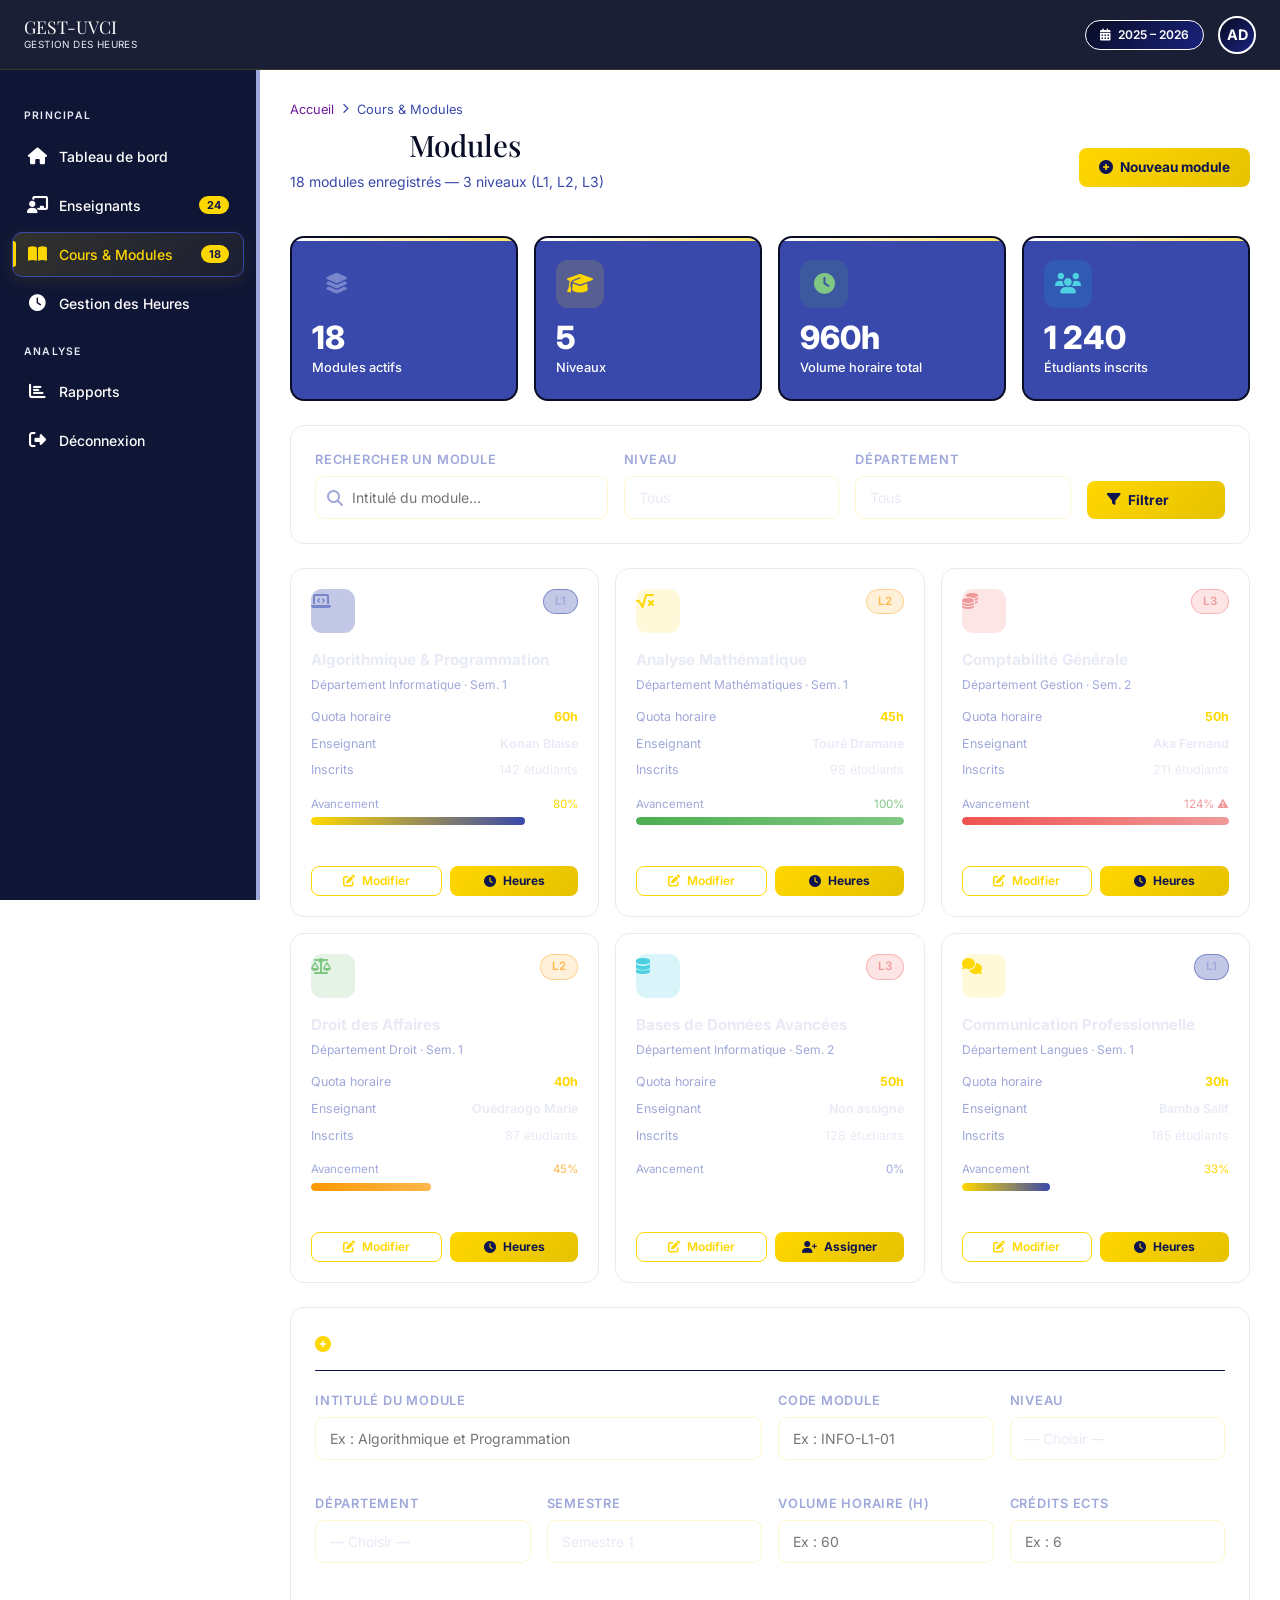
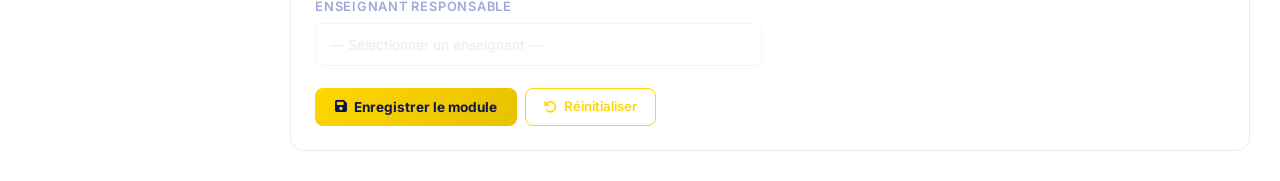
==== cours.html @ 8940f6db "mon application de gestion des heures" ====
<!DOCTYPE html>
<html lang="fr">
<head>
  <meta charset="UTF-8" />
  <meta name="viewport" content="width=device-width, initial-scale=1.0" />
  <title>GEST-UVCI — Cours &amp; Modules</title>
  <meta name="description" content="Gestion des cours et modules de l'UVCI — affectations et charges horaires." />
  <link rel="stylesheet" href="https://cdn.jsdelivr.net/npm/bootstrap@5.3.3/dist/css/bootstrap.min.css" />
  <link rel="stylesheet" href="https://cdnjs.cloudflare.com/ajax/libs/font-awesome/6.5.0/css/all.min.css" />
  <link rel="stylesheet" href="style.css" />
</head>
<body>

  <!-- ===== TOPBAR ===== -->
  <header class="topbar">
    <a href="index.html" class="topbar-brand">
      <div>
        <div class="brand-name">GEST-UVCI</div>
        <div class="brand-sub">Gestion des Heures</div>
      </div>
    </a>
    <div class="topbar-right">
      <span class="topbar-badge"><i class="fa fa-calendar-alt me-1"></i> 2025 – 2026</span>
      <div class="avatar-top">AD</div>
    </div>
  </header>

  <!-- ===== SIDEBAR ===== -->
  <aside class="sidebar">
    <span class="sidebar-section-label">Principal</span>
    <a href="index.html" class="nav-link-side"><i class="fa fa-home"></i> Tableau de bord</a>
    <a href="enseignants.html" class="nav-link-side"><i class="fa fa-chalkboard-teacher"></i> Enseignants <span class="sidebar-badge">24</span></a>
    <a href="cours.html" class="nav-link-side active"><i class="fa fa-book-open"></i> Cours &amp; Modules <span class="sidebar-badge">18</span></a>
    <a href="heures.html" class="nav-link-side"><i class="fa fa-clock"></i> Gestion des Heures</a>
    <span class="sidebar-section-label">Analyse</span>
    <a href="rapport.html" class="nav-link-side"><i class="fa fa-chart-bar"></i> Rapports</a>
    <a href="#" class="nav-link-side"><i class="fa fa-sign-out-alt"></i> Déconnexion</a>
  </aside>

  <!-- ===== MAIN ===== -->
  <main class="main-content">

    <div class="page-header fade-in">
      <div class="breadcrumb-custom">
        <a href="index.html">Accueil</a>
        <i class="fa fa-chevron-right"></i>
        <span>Cours &amp; Modules</span>
      </div>
      <div class="d-flex align-items-center justify-content-between flex-wrap gap-2">
        <div>
          <h1 class="page-title">Cours &amp; <span>Modules</span></h1>
          <p class="page-subtitle">18 modules enregistrés — 3 niveaux (L1, L2, L3)</p>
        </div>
        <a href="#form-cours" class="btn-gold"><i class="fa fa-plus-circle"></i> Nouveau module</a>
      </div>
    </div>

    <!-- Stats mini -->
    <div class="row g-3 mb-4 fade-in-1">
      <div class="col-6 col-md-3">
        <div class="stat-card h-100">
          <div class="stat-icon icon-blue"><i class="fa fa-layer-group"></i></div>
          <div class="stat-value">18</div>
          <div class="stat-label">Modules actifs</div>
        </div>
      </div>
      <div class="col-6 col-md-3">
        <div class="stat-card h-100">
          <div class="stat-icon icon-gold"><i class="fa fa-graduation-cap"></i></div>
          <div class="stat-value">5</div>
          <div class="stat-label">Niveaux</div>
        </div>
      </div>
      <div class="col-6 col-md-3">
        <div class="stat-card h-100">
          <div class="stat-icon icon-green"><i class="fa fa-clock"></i></div>
          <div class="stat-value">960h</div>
          <div class="stat-label">Volume horaire total</div>
        </div>
      </div>
      <div class="col-6 col-md-3">
        <div class="stat-card h-100">
          <div class="stat-icon icon-cyan"><i class="fa fa-users"></i></div>
          <div class="stat-value">1 240</div>
          <div class="stat-label">Étudiants inscrits</div>
        </div>
      </div>
    </div>

    <!-- Filtres -->
    <div class="glass-card mb-4 fade-in-2">
      <div class="row g-3 align-items-end">
        <div class="col-12 col-md-4">
          <label class="form-label-custom">Rechercher un module</label>
          <div style="position:relative;">
            <i class="fa fa-search" style="position:absolute;left:12px;top:50%;transform:translateY(-50%);color:var(--text-muted);"></i>
            <input type="text" class="form-control-custom" placeholder="Intitulé du module…" style="padding-left:36px;" />
          </div>
        </div>
        <div class="col-6 col-md-3">
          <label class="form-label-custom">Niveau</label>
          <select class="form-control-custom">
            <option>Tous</option>
            <option>Licence 1 (L1)</option>
            <option>Licence 2 (L2)</option>
            <option>Licence 3 (L3)</option>
            <option>Master 1 (M1)</option>
            <option>Master 2 (M2)</option>
          </select>
        </div>
        <div class="col-6 col-md-3">
          <label class="form-label-custom">Département</label>
          <select class="form-control-custom">
            <option>Tous</option>
            <option>Informatique</option>
            <option>Mathématiques</option>
            <option>Gestion</option>
            <option>Droit</option>
          </select>
        </div>
        <div class="col-12 col-md-2">
          <button class="btn-gold w-100"><i class="fa fa-filter"></i> Filtrer</button>
        </div>
      </div>
    </div>

    <!-- Cartes Modules -->
    <div class="row g-3 mb-4 fade-in-3">

      <!-- Module 1 -->
      <div class="col-12 col-sm-6 col-lg-4">
        <div class="glass-card h-100" style="padding:20px;">
          <div class="d-flex align-items-start justify-content-between mb-3">
            <div class="stat-icon icon-blue" style="width:44px;height:44px;border-radius:11px;flex-shrink:0;"><i class="fa fa-laptop-code"></i></div>
            <span class="badge-blue">L1</span>
          </div>
          <div style="font-weight:700;font-size:0.95rem;margin-bottom:4px;">Algorithmique &amp; Programmation</div>
          <div style="font-size:0.75rem;color:var(--text-muted);margin-bottom:14px;">Département Informatique · Sem. 1</div>
          <div class="d-flex justify-content-between mb-2" style="font-size:0.78rem;">
            <span style="color:var(--text-muted);">Quota horaire</span>
            <span style="color:var(--accent);font-weight:700;">60h</span>
          </div>
          <div class="d-flex justify-content-between mb-2" style="font-size:0.78rem;">
            <span style="color:var(--text-muted);">Enseignant</span>
            <span style="font-weight:600;">Konan Blaise</span>
          </div>
          <div class="d-flex justify-content-between mb-3" style="font-size:0.78rem;">
            <span style="color:var(--text-muted);">Inscrits</span>
            <span>142 étudiants</span>
          </div>
          <div style="margin-bottom:6px;">
            <div class="d-flex justify-content-between" style="font-size:0.72rem;margin-bottom:4px;">
              <span style="color:var(--text-muted);">Avancement</span>
              <span style="color:var(--accent);">80%</span>
            </div>
            <div class="progress-custom"><div class="progress-fill" style="width:80%"></div></div>
          </div>
          <hr class="divider-gold" />
          <div class="d-flex gap-2">
            <a href="#" class="btn-outline-gold" style="font-size:0.75rem;padding:5px 12px;flex:1;justify-content:center;"><i class="fa fa-edit"></i> Modifier</a>
            <a href="heures.html" class="btn-gold" style="font-size:0.75rem;padding:5px 12px;flex:1;justify-content:center;"><i class="fa fa-clock"></i> Heures</a>
          </div>
        </div>
      </div>

      <!-- Module 2 -->
      <div class="col-12 col-sm-6 col-lg-4">
        <div class="glass-card h-100" style="padding:20px;">
          <div class="d-flex align-items-start justify-content-between mb-3">
            <div class="stat-icon icon-gold" style="width:44px;height:44px;border-radius:11px;flex-shrink:0;"><i class="fa fa-square-root-alt"></i></div>
            <span class="badge-orange">L2</span>
          </div>
          <div style="font-weight:700;font-size:0.95rem;margin-bottom:4px;">Analyse Mathématique</div>
          <div style="font-size:0.75rem;color:var(--text-muted);margin-bottom:14px;">Département Mathématiques · Sem. 1</div>
          <div class="d-flex justify-content-between mb-2" style="font-size:0.78rem;">
            <span style="color:var(--text-muted);">Quota horaire</span>
            <span style="color:var(--accent);font-weight:700;">45h</span>
          </div>
          <div class="d-flex justify-content-between mb-2" style="font-size:0.78rem;">
            <span style="color:var(--text-muted);">Enseignant</span>
            <span style="font-weight:600;">Touré Dramane</span>
          </div>
          <div class="d-flex justify-content-between mb-3" style="font-size:0.78rem;">
            <span style="color:var(--text-muted);">Inscrits</span>
            <span>98 étudiants</span>
          </div>
          <div style="margin-bottom:6px;">
            <div class="d-flex justify-content-between" style="font-size:0.72rem;margin-bottom:4px;">
              <span style="color:var(--text-muted);">Avancement</span>
              <span style="color:#81c784;">100%</span>
            </div>
            <div class="progress-custom"><div class="progress-fill green" style="width:100%"></div></div>
          </div>
          <hr class="divider-gold" />
          <div class="d-flex gap-2">
            <a href="#" class="btn-outline-gold" style="font-size:0.75rem;padding:5px 12px;flex:1;justify-content:center;"><i class="fa fa-edit"></i> Modifier</a>
            <a href="heures.html" class="btn-gold" style="font-size:0.75rem;padding:5px 12px;flex:1;justify-content:center;"><i class="fa fa-clock"></i> Heures</a>
          </div>
        </div>
      </div>

      <!-- Module 3 -->
      <div class="col-12 col-sm-6 col-lg-4">
        <div class="glass-card h-100" style="padding:20px;">
          <div class="d-flex align-items-start justify-content-between mb-3">
            <div class="stat-icon icon-red" style="width:44px;height:44px;border-radius:11px;flex-shrink:0;"><i class="fa fa-coins"></i></div>
            <span class="badge-red">L3</span>
          </div>
          <div style="font-weight:700;font-size:0.95rem;margin-bottom:4px;">Comptabilité Générale</div>
          <div style="font-size:0.75rem;color:var(--text-muted);margin-bottom:14px;">Département Gestion · Sem. 2</div>
          <div class="d-flex justify-content-between mb-2" style="font-size:0.78rem;">
            <span style="color:var(--text-muted);">Quota horaire</span>
            <span style="color:var(--accent);font-weight:700;">50h</span>
          </div>
          <div class="d-flex justify-content-between mb-2" style="font-size:0.78rem;">
            <span style="color:var(--text-muted);">Enseignant</span>
            <span style="font-weight:600;">Aka Fernand</span>
          </div>
          <div class="d-flex justify-content-between mb-3" style="font-size:0.78rem;">
            <span style="color:var(--text-muted);">Inscrits</span>
            <span>211 étudiants</span>
          </div>
          <div style="margin-bottom:6px;">
            <div class="d-flex justify-content-between" style="font-size:0.72rem;margin-bottom:4px;">
              <span style="color:var(--text-muted);">Avancement</span>
              <span style="color:#ef9a9a;">124% ⚠</span>
            </div>
            <div class="progress-custom"><div class="progress-fill red" style="width:100%"></div></div>
          </div>
          <hr class="divider-gold" />
          <div class="d-flex gap-2">
            <a href="#" class="btn-outline-gold" style="font-size:0.75rem;padding:5px 12px;flex:1;justify-content:center;"><i class="fa fa-edit"></i> Modifier</a>
            <a href="heures.html" class="btn-gold" style="font-size:0.75rem;padding:5px 12px;flex:1;justify-content:center;"><i class="fa fa-clock"></i> Heures</a>
          </div>
        </div>
      </div>

      <!-- Module 4 -->
      <div class="col-12 col-sm-6 col-lg-4">
        <div class="glass-card h-100" style="padding:20px;">
          <div class="d-flex align-items-start justify-content-between mb-3">
            <div class="stat-icon icon-green" style="width:44px;height:44px;border-radius:11px;flex-shrink:0;"><i class="fa fa-balance-scale"></i></div>
            <span class="badge-orange">L2</span>
          </div>
          <div style="font-weight:700;font-size:0.95rem;margin-bottom:4px;">Droit des Affaires</div>
          <div style="font-size:0.75rem;color:var(--text-muted);margin-bottom:14px;">Département Droit · Sem. 1</div>
          <div class="d-flex justify-content-between mb-2" style="font-size:0.78rem;">
            <span style="color:var(--text-muted);">Quota horaire</span>
            <span style="color:var(--accent);font-weight:700;">40h</span>
          </div>
          <div class="d-flex justify-content-between mb-2" style="font-size:0.78rem;">
            <span style="color:var(--text-muted);">Enseignant</span>
            <span style="font-weight:600;">Ouédraogo Marie</span>
          </div>
          <div class="d-flex justify-content-between mb-3" style="font-size:0.78rem;">
            <span style="color:var(--text-muted);">Inscrits</span>
            <span>87 étudiants</span>
          </div>
          <div style="margin-bottom:6px;">
            <div class="d-flex justify-content-between" style="font-size:0.72rem;margin-bottom:4px;">
              <span style="color:var(--text-muted);">Avancement</span>
              <span style="color:#ffb74d;">45%</span>
            </div>
            <div class="progress-custom"><div class="progress-fill orange" style="width:45%"></div></div>
          </div>
          <hr class="divider-gold" />
          <div class="d-flex gap-2">
            <a href="#" class="btn-outline-gold" style="font-size:0.75rem;padding:5px 12px;flex:1;justify-content:center;"><i class="fa fa-edit"></i> Modifier</a>
            <a href="heures.html" class="btn-gold" style="font-size:0.75rem;padding:5px 12px;flex:1;justify-content:center;"><i class="fa fa-clock"></i> Heures</a>
          </div>
        </div>
      </div>

      <!-- Module 5 -->
      <div class="col-12 col-sm-6 col-lg-4">
        <div class="glass-card h-100" style="padding:20px;">
          <div class="d-flex align-items-start justify-content-between mb-3">
            <div class="stat-icon icon-cyan" style="width:44px;height:44px;border-radius:11px;flex-shrink:0;"><i class="fa fa-database"></i></div>
            <span class="badge-red">L3</span>
          </div>
          <div style="font-weight:700;font-size:0.95rem;margin-bottom:4px;">Bases de Données Avancées</div>
          <div style="font-size:0.75rem;color:var(--text-muted);margin-bottom:14px;">Département Informatique · Sem. 2</div>
          <div class="d-flex justify-content-between mb-2" style="font-size:0.78rem;">
            <span style="color:var(--text-muted);">Quota horaire</span>
            <span style="color:var(--accent);font-weight:700;">50h</span>
          </div>
          <div class="d-flex justify-content-between mb-2" style="font-size:0.78rem;">
            <span style="color:var(--text-muted);">Enseignant</span>
            <span style="font-weight:600;">Non assigné</span>
          </div>
          <div class="d-flex justify-content-between mb-3" style="font-size:0.78rem;">
            <span style="color:var(--text-muted);">Inscrits</span>
            <span>128 étudiants</span>
          </div>
          <div style="margin-bottom:6px;">
            <div class="d-flex justify-content-between" style="font-size:0.72rem;margin-bottom:4px;">
              <span style="color:var(--text-muted);">Avancement</span>
              <span style="color:var(--text-muted);">0%</span>
            </div>
            <div class="progress-custom"><div class="progress-fill" style="width:0%"></div></div>
          </div>
          <hr class="divider-gold" />
          <div class="d-flex gap-2">
            <a href="#" class="btn-outline-gold" style="font-size:0.75rem;padding:5px 12px;flex:1;justify-content:center;"><i class="fa fa-edit"></i> Modifier</a>
            <a href="enseignants.html" class="btn-gold" style="font-size:0.75rem;padding:5px 12px;flex:1;justify-content:center;"><i class="fa fa-user-plus"></i> Assigner</a>
          </div>
        </div>
      </div>

      <!-- Module 6 -->
      <div class="col-12 col-sm-6 col-lg-4">
        <div class="glass-card h-100" style="padding:20px;">
          <div class="d-flex align-items-start justify-content-between mb-3">
            <div class="stat-icon icon-gold" style="width:44px;height:44px;border-radius:11px;flex-shrink:0;"><i class="fa fa-comments"></i></div>
            <span class="badge-blue">L1</span>
          </div>
          <div style="font-weight:700;font-size:0.95rem;margin-bottom:4px;">Communication Professionnelle</div>
          <div style="font-size:0.75rem;color:var(--text-muted);margin-bottom:14px;">Département Langues · Sem. 1</div>
          <div class="d-flex justify-content-between mb-2" style="font-size:0.78rem;">
            <span style="color:var(--text-muted);">Quota horaire</span>
            <span style="color:var(--accent);font-weight:700;">30h</span>
          </div>
          <div class="d-flex justify-content-between mb-2" style="font-size:0.78rem;">
            <span style="color:var(--text-muted);">Enseignant</span>
            <span style="font-weight:600;">Bamba Salif</span>
          </div>
          <div class="d-flex justify-content-between mb-3" style="font-size:0.78rem;">
            <span style="color:var(--text-muted);">Inscrits</span>
            <span>185 étudiants</span>
          </div>
          <div style="margin-bottom:6px;">
            <div class="d-flex justify-content-between" style="font-size:0.72rem;margin-bottom:4px;">
              <span style="color:var(--text-muted);">Avancement</span>
              <span style="color:var(--accent);">33%</span>
            </div>
            <div class="progress-custom"><div class="progress-fill" style="width:33%"></div></div>
          </div>
          <hr class="divider-gold" />
          <div class="d-flex gap-2">
            <a href="#" class="btn-outline-gold" style="font-size:0.75rem;padding:5px 12px;flex:1;justify-content:center;"><i class="fa fa-edit"></i> Modifier</a>
            <a href="heures.html" class="btn-gold" style="font-size:0.75rem;padding:5px 12px;flex:1;justify-content:center;"><i class="fa fa-clock"></i> Heures</a>
          </div>
        </div>
      </div>

    </div>

    <!-- Formulaire Nouveau Module -->
    <div class="glass-card fade-in-4" id="form-cours">
      <div class="card-header-custom">
        <div class="card-title-custom"><i class="fa fa-plus-circle"></i> Ajouter un Nouveau Module</div>
      </div>
      <form action="#" method="post">
        <div class="row g-3">
          <div class="col-12 col-md-6">
            <div class="form-group">
              <label class="form-label-custom" for="mod-intitule">Intitulé du module</label>
              <input type="text" id="mod-intitule" name="intitule" class="form-control-custom" placeholder="Ex : Algorithmique et Programmation" required />
            </div>
          </div>
          <div class="col-12 col-md-3">
            <div class="form-group">
              <label class="form-label-custom" for="mod-code">Code module</label>
              <input type="text" id="mod-code" name="code" class="form-control-custom" placeholder="Ex : INFO-L1-01" />
            </div>
          </div>
          <div class="col-12 col-md-3">
            <div class="form-group">
              <label class="form-label-custom" for="mod-niveau">Niveau</label>
              <select id="mod-niveau" name="niveau" class="form-control-custom">
                <option value="">— Choisir —</option>
                <option>Licence 1 (L1)</option>
                <option>Licence 2 (L2)</option>
                <option>Licence 3 (L3)</option>
                <option>Master 1 (M1)</option>
                <option>Master 2 (M2)</option>
              </select>
            </div>
          </div>
          <div class="col-12 col-md-3">
            <div class="form-group">
              <label class="form-label-custom" for="mod-dept">Département</label>
              <select id="mod-dept" name="departement" class="form-control-custom">
                <option value="">— Choisir —</option>
                <option>Informatique</option>
                <option>Mathématiques</option>
                <option>Gestion</option>
                <option>Droit</option>
                <option>Langues</option>
              </select>
            </div>
          </div>
          <div class="col-12 col-md-3">
            <div class="form-group">
              <label class="form-label-custom" for="mod-semestre">Semestre</label>
              <select id="mod-semestre" name="semestre" class="form-control-custom">
                <option>Semestre 1</option>
                <option>Semestre 2</option>
                <option>Semestre 3</option>
                <option>Semestre 4</option>
                <option>Semestre 5</option>
                <option>Semestre 6</option>
              </select>
            </div>
          </div>
          <div class="col-12 col-md-3">
            <div class="form-group">
              <label class="form-label-custom" for="mod-quota">Volume horaire (h)</label>
              <input type="number" id="mod-quota" name="quota" class="form-control-custom" placeholder="Ex : 60" min="0" />
            </div>
          </div>
          <div class="col-12 col-md-3">
            <div class="form-group">
              <label class="form-label-custom" for="mod-credits">Crédits ECTS</label>
              <input type="number" id="mod-credits" name="credits" class="form-control-custom" placeholder="Ex : 6" min="0" max="30" />
            </div>
          </div>
          <div class="col-12 col-md-6">
            <div class="form-group">
              <label class="form-label-custom" for="mod-enseignant">Enseignant responsable</label>
              <select id="mod-enseignant" name="enseignant" class="form-control-custom">
                <option value="">— Sélectionner un enseignant —</option>
                <option>Konan Blaise</option>
                <option>Touré Dramane</option>
                <option>Aka Fernand</option>
                <option>Ouédraogo Marie</option>
                <option>Bamba Salif</option>
              </select>
            </div>
          </div>
          <div class="col-12 d-flex gap-2 mt-1">
            <button type="submit" class="btn-gold"><i class="fa fa-save"></i> Enregistrer le module</button>
            <button type="reset" class="btn-outline-gold"><i class="fa fa-undo"></i> Réinitialiser</button>
          </div>
        </div>
      </form>
    </div>

  </main>

</body>
</html>
---- style.css ----
/* =============================================
   GEST-UVCI — Application de Gestion des Heures
   Palette : Bleu Marine + Or | Glassmorphism
   ============================================= */

@import url('https://fonts.googleapis.com/css2?family=Inter:wght@300;400;500;600;700;800&family=Playfair+Display:wght@700&display=swap');

/* ---- Variables ---- */
:root {
  --primary:      #1a237e;
  --primary-dark: #0d1450;
  --primary-light:#3949ab;
  --accent:       #ffd700;
  --accent-light: #ffe566;
  --bg:           #080c24;
  --vert:         #1b5e20;
  --blanc:        #ffffff;
  --bg2:          #0f1535;
  --card-bg:      rgba(255,255,255,0.04);
  --card-border:  rgba(255,215,0,0.15);
  --text:         #e8eaf6;
  --text-muted:   #9fa8da;
  --violet:       #6A1B9A;
  --sidebar-w:    260px;
  --nav-h:        70px;
  --radius:       14px;
  --shadow:       0 8px 32px rgba(0,0,0,0.4);
  --glow:         0 0 20px rgba(255,215,0,0.25);
  --transition:   0.3s ease;
}

/* ---- Reset ---- */
*, *::before, *::after { box-sizing: border-box; margin: 0; padding: 0; }

html { scroll-behavior: smooth; }

body {
  font-family: 'Inter', sans-serif;
  background: var(--blanc);
  color: var(--text);
  min-height: 100vh;
  overflow-x: hidden;
}

/* ========== TOPBAR ========== */
.topbar {
  position: fixed;
  top: 0; left: 0; right: 0;
  height: var(--nav-h);
  background: rgba(8,12,36,0.92);
  backdrop-filter: blur(20px);
  border-bottom: 1px solid var(--card-border);
  z-index: 1050;
  display: flex;
  align-items: center;
  padding: 0 24px;
  gap: 16px;
}

.topbar-brand {
  display: flex;
  align-items: center;
  gap: 12px;
  text-decoration: none;
}

.topbar-brand img {
  width: 42px;
  height: 42px;
  border-radius: 50%;
  border: 2px solid var(--primary);
  object-fit: cover;
}

.topbar-brand .brand-name {
  font-family: 'Playfair Display', serif;
  font-size: 1.1rem;
  color: var(--blanc);
  line-height: 1.1;
}

.topbar-brand .brand-sub {
  font-size: 0.62rem;
  color:var(--text);
  letter-spacing: 0.04em;
  text-transform: uppercase;
}

.topbar-right {
  margin-left: auto;
  display: flex;
  align-items: center;
  gap: 14px;
}

.topbar-badge {
  background: linear-gradient(135deg, var(--bg), var(--primary));
  color: var(--blanc);
  border-radius: 50px;
  padding: 5px 14px;
  font-size: 0.75rem;
  font-weight: 600;
  border: 1px solid var(--blanc);
  white-space: nowrap;
}

.avatar-top {
  width: 38px;
  height: 38px;
  border-radius: 50%;
  background: linear-gradient(135deg, var(--bg), var(--primary));
  display: flex;
  align-items: center;
  justify-content: center;
  font-weight: 700;
  font-size: 0.9rem;
  color: var(--blanc);
  border: 2px solid var(--blanc);
  flex-shrink: 0;
}

/* ========== SIDEBAR ========== */
.sidebar {
  position: fixed;
  top: var(--nav-h);
  left: 0;
  width: var(--sidebar-w);
  height: calc(100vh - var(--nav-h));
  background:var(--bg2);
  backdrop-filter: blur(24px);
  border-right: 4px solid var(--text-muted);
  overflow-y: auto;
  z-index: 1000;
  padding: 24px 12px;
  display: flex;
  flex-direction: column;
  gap: 4px;
}

.sidebar::-webkit-scrollbar { width: 4px; }
.sidebar::-webkit-scrollbar-thumb { background: var(--primary); border-radius: 4px; }

.sidebar-section-label {
  font-size: 0.65rem;
  text-transform: uppercase;
  letter-spacing: 0.12em;
  color: var(--text);
  padding: 14px 12px 6px;
  font-weight: 600;
}

.nav-link-side {
  display: flex;
  align-items: center;
  gap: 12px;
  padding: 11px 14px;
  border-radius: 10px;
  color: var(--blanc);
  text-decoration: none;
  font-size: 0.875rem;
  font-weight: 500;
  transition: all var(--transition);
  border: 1px solid transparent;
  position: relative;
}

.nav-link-side i {
  font-size: 1.05rem;
  width: 20px;
  text-align: center;
  flex-shrink: 0;
}

.nav-link-side:hover {
  background:var(--text-muted);
  color: var(--accent);
  border-color: var(--primary-light);
  transform: translateX(4px);
}

.nav-link-side.active {
  background: linear-gradient(135deg, rgba(255,215,0,0.15), rgba(255,215,0,0.05));
  color: var(--accent);
  border-color:var(--primary-light);
  box-shadow: 0 4px 16px rgba(255,215,0,0.1);
}

.nav-link-side.active::before {
  content: '';
  position: absolute;
  left: 0; top: 20%; bottom: 20%;
  width: 3px;
  background: var(--accent);
  border-radius: 0 3px 3px 0;
}

.sidebar-badge {
  margin-left: auto;
  background: var(--accent);
  color: var(--primary-dark);
  border-radius: 50px;
  padding: 1px 8px;
  font-size: 0.68rem;
  font-weight: 700;
}

/* ========== MAIN CONTENT ========== */
.main-content {
  margin-left: var(--sidebar-w);
  margin-top: var(--nav-h);
  padding: 30px;
  min-height: calc(100vh - var(--nav-h));
}

/* ========== PAGE HEADER ========== */
.page-header {
  margin-bottom: 28px;
}

.page-title {
  font-family: 'Playfair Display', serif;
  font-size: 1.85rem;
  color: #fff;
  line-height: 1.2;
}

.page-title span {
  color: var(--bg);
}

.page-subtitle {
  color: var(--primary-light);
  font-size: 0.875rem;
  margin-top: 4px;
}

.breadcrumb-custom {
  display: flex;
  align-items: center;
  gap: 8px;
  font-size: 0.8rem;
  color: var(--primary-light);
  margin-bottom: 8px;
}

.breadcrumb-custom a {
  color: var(--violet);
  text-decoration: none;
}

.breadcrumb-custom i { font-size: 0.65rem; }

/* ========== STAT CARDS ========== */
.stat-card {
  background: var(--primary-light);
  backdrop-filter: blur(16px);
  border: 2px solid var(--bg);
  border-radius: var(--radius);
  padding: 22px 20px;
  transition: all var(--transition);
  position: relative;
  overflow: hidden;
  display: flex;
  flex-direction: column;
  justify-content: flex-start;
  height: 100%;
}

.stat-card::before {
  content: '';
  position: absolute;
  top: 0; left: 0; right: 0;
  height: 3px;
  background: linear-gradient(90deg, var(--blanc), var(--accent-light));
}

.stat-card:hover {
  transform: translateY(-4px);
  box-shadow: var(--glow);
  border-color: var(--blanc);
}

.stat-card .stat-icon {
  width: 48px;
  height: 48px;
  border-radius: 12px;
  display: flex;
  align-items: center;
  justify-content: center;
  font-size: 1.3rem;
  margin-bottom: 14px;
}

.stat-card .stat-value {
  font-size: 2rem;
  font-weight: 800;
  color:var(--blanc);
  line-height: 1;
  margin-bottom: 4px;
}

.stat-card .stat-label {
  font-size: 0.8rem;
  color: var(--blanc);
  font-weight: 500;
}

.stat-card .stat-delta {
  font-size: 0.75rem;
  font-weight: 600;
  margin-top: 8px;
}

.stat-delta.up { color: #4caf50; }
.stat-delta.down { color: #ef5350; }

/* Icon color variants */
.icon-gold  { background: rgba(255,215,0,0.15); color: var(--accent); }
.icon-blue  { background: rgba(57,73,171,0.3);  color: #7986cb; }
.icon-green { background: rgba(76,175,80,0.15); color: #81c784; }
.icon-red   { background: rgba(239,83,80,0.15); color: #ef9a9a; }
.icon-cyan  { background: rgba(0,188,212,0.15); color: #4dd0e1; }

/* ========== GLASS CARD ========== */
.glass-card {
  background: var(--card-bg);
  backdrop-filter: blur(16px);
  border: 1px solid var(--text);
  border-radius: var(--radius);
  padding: 24px;
  transition: all var(--transition);
}

.glass-card:hover {
  border-color:var(--primary-light);
}

.card-header-custom {
  display: flex;
  align-items: center;
  justify-content: space-between;
  margin-bottom: 20px;
  padding-bottom: 14px;
  border-bottom: 1px solid var(--primary-dark);
}

.card-title-custom {
  font-size: 1rem;
  font-weight: 700;
  color: #fff;
  display: flex;
  align-items: center;
  gap: 8px;
}

.card-title-custom i { color: var(--accent); }

/* ========== TABLE ========== */
.table-glass {
  width: 100%;
  border-collapse: separate;
  border-spacing: 0 6px;
  font-size: 0.855rem;
}

.table-glass thead th {
  color: var(--accent);
  font-weight: 600;
  font-size: 0.75rem;
  text-transform: uppercase;
  letter-spacing: 0.08em;
  padding: 10px 14px;
  border-bottom: 1px solid rgba(255,215,0,0.2);
  white-space: nowrap;
}

.table-glass tbody tr {
  background: rgba(255,255,255,0.035);
  border-radius: 8px;
  transition: all var(--transition);
  cursor: default;
}

.table-glass tbody tr:hover {
  background: rgba(255,215,0,0.07);
}

.table-glass tbody td {
  padding: 12px 14px;
  color: var(--text);
  vertical-align: middle;
  border-top: 1px solid rgba(255,255,255,0.04);
  border-bottom: 1px solid rgba(255,255,255,0.04);
}

.table-glass tbody td:first-child {
  border-left: 1px solid rgba(255,255,255,0.04);
  border-radius: 8px 0 0 8px;
}

.table-glass tbody td:last-child {
  border-right: 1px solid rgba(255,255,255,0.04);
  border-radius: 0 8px 8px 0;
}

/* ========== BADGES ========== */
.badge-gold {
  background: rgba(255,215,0,0.15);
  color: var(--accent);
  border: 1px solid rgba(255,215,0,0.35);
  border-radius: 50px;
  padding: 3px 11px;
  font-size: 0.72rem;
  font-weight: 600;
}

.badge-blue {
  background: rgba(57,73,171,0.3);
  color: #9fa8da;
  border: 1px solid rgba(57,73,171,0.5);
  border-radius: 50px;
  padding: 3px 11px;
  font-size: 0.72rem;
  font-weight: 600;
}

.badge-green {
  background: rgba(76,175,80,0.15);
  color: #81c784;
  border: 1px solid rgba(76,175,80,0.35);
  border-radius: 50px;
  padding: 3px 11px;
  font-size: 0.72rem;
  font-weight: 600;
}

.badge-red {
  background: rgba(239,83,80,0.15);
  color: #ef9a9a;
  border: 1px solid rgba(239,83,80,0.35);
  border-radius: 50px;
  padding: 3px 11px;
  font-size: 0.72rem;
  font-weight: 600;
}

.badge-orange {
  background: rgba(255,152,0,0.15);
  color: #ffb74d;
  border: 1px solid rgba(255,152,0,0.35);
  border-radius: 50px;
  padding: 3px 11px;
  font-size: 0.72rem;
  font-weight: 600;
}

/* ========== BUTTONS ========== */
.btn-gold {
  background: linear-gradient(135deg, var(--accent), #e6c200);
  color: var(--primary-dark);
  border: none;
  border-radius: 8px;
  padding: 9px 20px;
  font-weight: 700;
  font-size: 0.85rem;
  cursor: pointer;
  transition: all var(--transition);
  display: inline-flex;
  align-items: center;
  gap: 7px;
  text-decoration: none;
}

.btn-gold:hover {
  transform: translateY(-2px);
  box-shadow: 0 6px 20px rgba(255,215,0,0.35);
  color: var(--primary-dark);
}

.btn-outline-gold {
  background: transparent;
  color: var(--accent);
  border: 1px solid var(--accent);
  border-radius: 8px;
  padding: 8px 18px;
  font-weight: 600;
  font-size: 0.82rem;
  cursor: pointer;
  transition: all var(--transition);
  display: inline-flex;
  align-items: center;
  gap: 7px;
  text-decoration: none;
}

.btn-outline-gold:hover {
  background: rgba(255,215,0,0.12);
  color: var(--accent);
}

.btn-icon {
  width: 32px;
  height: 32px;
  border-radius: 8px;
  display: inline-flex;
  align-items: center;
  justify-content: center;
  font-size: 0.8rem;
  border: 1px solid transparent;
  cursor: pointer;
  transition: all var(--transition);
  text-decoration: none;
}

.btn-icon.edit   { background: rgba(57,73,171,0.2);  color: #9fa8da; border-color: rgba(57,73,171,0.4); }
.btn-icon.delete { background: rgba(239,83,80,0.15); color: #ef9a9a; border-color: rgba(239,83,80,0.35); }
.btn-icon.view   { background: rgba(255,215,0,0.12); color: var(--accent); border-color: rgba(255,215,0,0.3); }
.btn-icon:hover  { transform: scale(1.12); }

/* ========== FORMS ========== */
.form-group { margin-bottom: 18px; }

.form-label-custom {
  display: block;
  font-size: 0.8rem;
  font-weight: 600;
  color: var(--text-muted);
  text-transform: uppercase;
  letter-spacing: 0.06em;
  margin-bottom: 7px;
}

.form-control-custom {
  width: 100%;
  background: rgba(255,255,255,0.05);
  border: 1px solid rgba(255,215,0,0.2);
  border-radius: 9px;
  padding: 10px 14px;
  color: var(--text);
  font-size: 0.875rem;
  font-family: 'Inter', sans-serif;
  transition: all var(--transition);
  outline: none;
  appearance: none;
}

.form-control-custom:focus {
  border-color: var(--accent);
  background: rgba(255,215,0,0.05);
  box-shadow: 0 0 0 3px rgba(255,215,0,0.1);
}

.form-control-custom option {
  background: var(--bg2);
  color: var(--text);
}

/* ========== PROGRESS BAR ========== */
.progress-custom {
  height: 8px;
  background: rgba(255,255,255,0.08);
  border-radius: 50px;
  overflow: hidden;
}

.progress-fill {
  height: 100%;
  border-radius: 50px;
  background: linear-gradient(90deg, var(--accent), var(--primary-light));
  transition: width 0.6s ease;
}

.progress-fill.green  { background: linear-gradient(90deg, #4caf50, #81c784); }
.progress-fill.red    { background: linear-gradient(90deg, #ef5350, #ef9a9a); }
.progress-fill.orange { background: linear-gradient(90deg, #ff9800, #ffb74d); }

/* ========== AVATAR ========== */
.avatar {
  width: 36px;
  height: 36px;
  border-radius: 50%;
  background: linear-gradient(135deg, var(--primary-light), var(--accent));
  display: flex;
  align-items: center;
  justify-content: center;
  font-weight: 700;
  font-size: 0.78rem;
  color: #fff;
  flex-shrink: 0;
  border: 2px solid rgba(255,215,0,0.3);
}

.avatar.lg {
  width: 56px;
  height: 56px;
  font-size: 1.1rem;
}

/* ========== DIVIDER ========== */
.divider-gold {
  border: none;
  border-top: 1px solid rgba(255,215,0,0.15);
  margin: 20px 0;
}

/* ========== TIMELINE ========== */
.timeline-item {
  display: flex;
  gap: 14px;
  padding: 10px 0;
  border-bottom: 1px solid rgba(255,255,255,0.05);
}

.timeline-dot {
  width: 10px;
  height: 10px;
  border-radius: 50%;
  background: var(--accent);
  margin-top: 5px;
  flex-shrink: 0;
  box-shadow: 0 0 8px rgba(255,215,0,0.5);
}

.timeline-dot.blue  { background: #7986cb; box-shadow: 0 0 8px rgba(121,134,203,0.5); }
.timeline-dot.green { background: #81c784; box-shadow: 0 0 8px rgba(129,199,132,0.5); }

.timeline-content { flex: 1; }
.timeline-title { font-size: 0.835rem; font-weight: 600; color: var(--text); }
.timeline-time  { font-size: 0.72rem; color: var(--text-muted); margin-top: 2px; }

/* ========== HERO BANNER ========== */
.hero-banner {
  background: linear-gradient(135deg, rgba(26,35,126,0.6) 0%, rgba(57,73,171,0.4) 100%);
  border: 1px solid var(--card-border);
  border-radius: var(--radius);
  padding: 28px 30px;
  margin-bottom: 28px;
  position: relative;
  overflow: hidden;
}

.hero-banner::after {
  content: '';
  position: absolute;
  right: -20px; top: -20px;
  width: 200px; height: 200px;
  border-radius: 50%;
  background: radial-gradient(circle, rgba(255,215,0,0.1) 0%, transparent 70%);
  pointer-events: none;
}

.hero-banner h2 {
  font-family: 'Playfair Display', serif;
  font-size: 1.4rem;
  color: #fff;
  margin-bottom: 6px;
}

.hero-banner p { color: var(--text-muted); font-size: 0.875rem; max-width: 520px; }

/* ========== ALERT / NOTICE ========== */
.notice-box {
  border-radius: 10px;
  padding: 14px 18px;
  font-size: 0.83rem;
  border: 1px solid;
  display: flex;
  align-items: flex-start;
  gap: 10px;
  margin-bottom: 16px;
}

.notice-box.info {
  background: rgba(57,73,171,0.15);
  border-color: rgba(57,73,171,0.4);
  color: #9fa8da;
}

.notice-box.warning {
  background: rgba(255,152,0,0.1);
  border-color: rgba(255,152,0,0.35);
  color: #ffb74d;
}

.notice-box.success {
  background: rgba(76,175,80,0.1);
  border-color: rgba(76,175,80,0.35);
  color: #81c784;
}

/* ========== RESPONSIVE ========== */
@media (max-width: 991px) {
  .sidebar       { display: none; }
  .main-content  { margin-left: 0; padding: 20px 16px; }
  .stat-value    { font-size: 1.6rem !important; }
}

@media (max-width: 576px) {
  .topbar-badge  { display: none; }
  .page-title    { font-size: 1.4rem; }
  .main-content  { padding: 14px; }
}

/* ========== ANIMATIONS ========== */
@keyframes fadeInUp {
  from { opacity: 0; transform: translateY(20px); }
  to   { opacity: 1; transform: translateY(0); }
}

@keyframes pulse-gold {
  0%, 100% { box-shadow: 0 0 0 0 rgba(255,215,0,0.3); }
  50%       { box-shadow: 0 0 0 8px rgba(255,215,0,0); }
}

.fade-in { animation: fadeInUp 0.5s ease both; }
.fade-in-1 { animation: fadeInUp 0.5s 0.1s ease both; }
.fade-in-2 { animation: fadeInUp 0.5s 0.2s ease both; }
.fade-in-3 { animation: fadeInUp 0.5s 0.3s ease both; }
.fade-in-4 { animation: fadeInUp 0.5s 0.4s ease both; }
.fade-in-5 { animation: fadeInUp 0.5s 0.5s ease both; }

.pulse { animation: pulse-gold 2s infinite; }
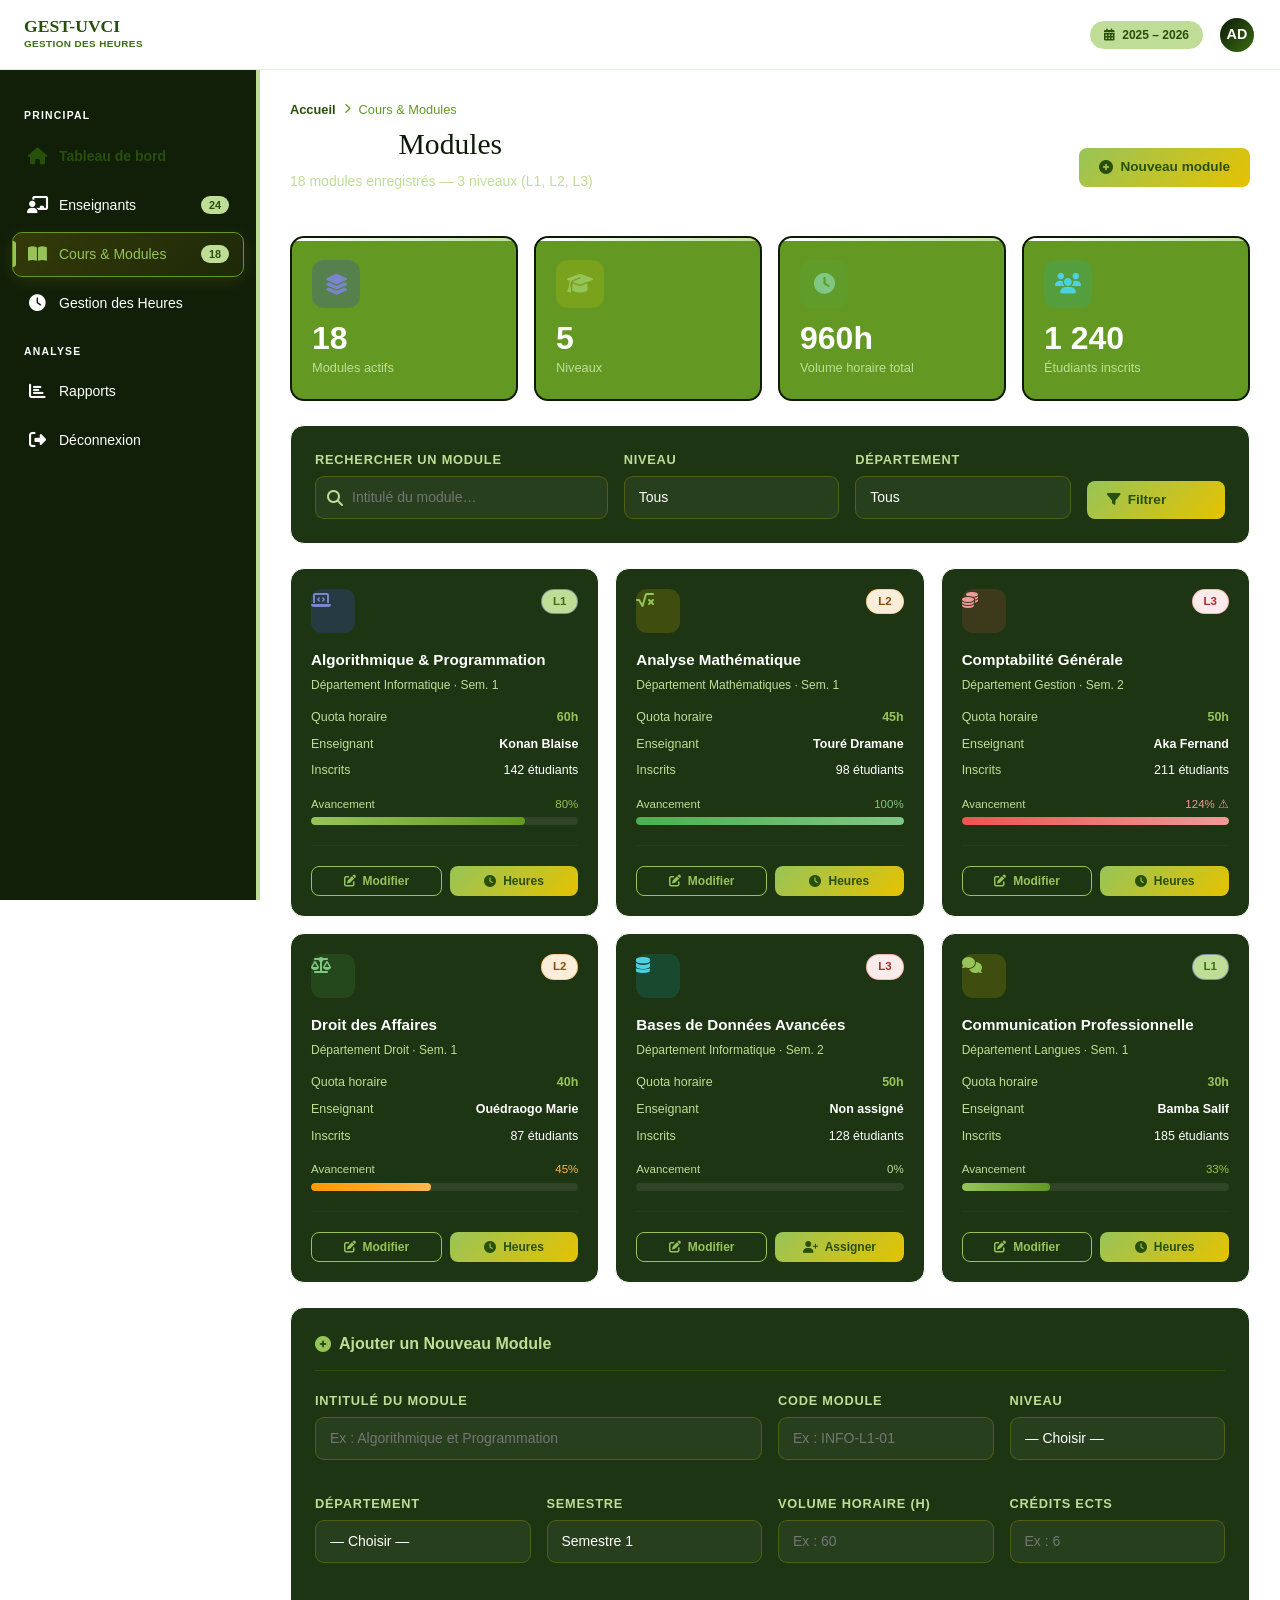
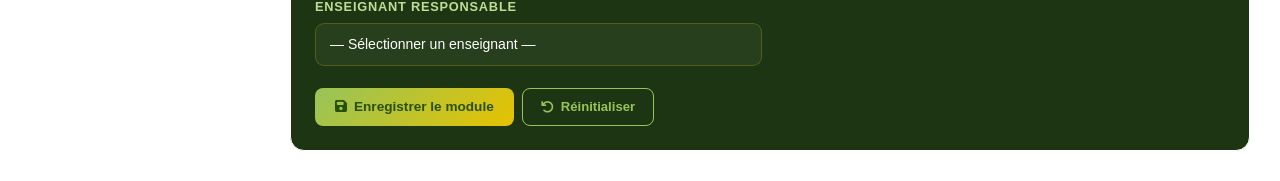
==== commit 3a186bfc: "la nouvelle modif de gest uvci" ====
--- a/cours.html
+++ b/cours.html
@@ -11,6 +11,13 @@
 </head>
 <body>
 
+  <input type="checkbox" id="nav-toggle" class="nav-toggle" hidden />
+  <label for="nav-toggle" class="navbar-toggler" aria-label="Ouvrir le menu">
+    <span></span>
+    <span></span>
+    <span></span>
+  </label>
+
   <!-- ===== TOPBAR ===== -->
   <header class="topbar">
     <a href="index.html" class="topbar-brand">
--- a/style.css
+++ b/style.css
@@ -1,3 +1,60 @@
+
+/* Chiffres/statistiques principaux en blanc, autres éléments adaptés pour la lisibilité */
+.stat-value,
+.stat-card .stat-value,
+.glass-card .stat-value {
+  color: #fff !important;
+}
+
+.sidebar-badge,
+.topbar-badge {
+  color: var(--primary-dark) !important;
+  background: var(--accent-light) !important;
+}
+
+.badge-green {
+  color: var(--primary-dark) !important;
+  background: var(--accent-light) !important;
+}
+.badge-orange {
+  color: #854F0B !important;
+  background: #FAEEDA !important;
+}
+.badge-red {
+  color: #A32D2D !important;
+  background: #FCEBEB !important;
+}
+.badge-blue {
+  color: var(--primary) !important;
+  background: var(--accent-light) !important;
+}
+.badge-gold {
+  color: var(--primary-dark) !important;
+  background: var(--accent-light) !important;
+}
+
+td, th {
+  color: var(--text) !important;
+}
+
+.stat-label, .stat-delta, .timeline-title, .timeline-time, .page-subtitle, .card-title-custom {
+  color: var(--text-muted) !important;
+}
+
+/* Tous les chiffres dans le texte (hors balises) */
+body :not(script):not(style) {
+  unicode-bidi: isolate;
+}
+body :not(script):not(style) {
+  /* Sélecteur avancé pour cibler les chiffres dans le texte */
+}
+
+/* Accueil en primary-dark */
+a[href="index.html"],
+a[href="index.html"]:visited {
+  color: var(--primary-dark) !important;
+  font-weight: bold;
+}
 /* =============================================
    GEST-UVCI — Application de Gestion des Heures
    Palette : Bleu Marine + Or | Glassmorphism
@@ -7,26 +64,24 @@
 
 /* ---- Variables ---- */
 :root {
-  --primary:      #1a237e;
-  --primary-dark: #0d1450;
-  --primary-light:#3949ab;
-  --accent:       #ffd700;
-  --accent-light: #ffe566;
-  --bg:           #080c24;
-  --vert:         #1b5e20;
-  --blanc:        #ffffff;
-  --bg2:          #0f1535;
-  --card-bg:      rgba(255,255,255,0.04);
-  --card-border:  rgba(255,215,0,0.15);
-  --text:         #e8eaf6;
-  --text-muted:   #9fa8da;
-  --violet:       #6A1B9A;
-  --sidebar-w:    260px;
-  --nav-h:        70px;
-  --radius:       14px;
-  --shadow:       0 8px 32px rgba(0,0,0,0.4);
-  --glow:         0 0 20px rgba(255,215,0,0.25);
-  --transition:   0.3s ease;
+  --primary: #3B6D11; /* vert principal */
+  --primary-dark: #27500A; /* vert très foncé */
+  --primary-light: #639922; /* vert moyen */
+  --accent: #97C459; /* vert clair accent */
+  --accent-light: #C0DD97; /* vert très clair */
+  --bg: #0d1a08; /* fond sombre verdâtre */
+  --bg2: #111f09; /* sidebar/topbar */
+  --card-bg: #1d3512; /* fond carte foncé */
+  --card-border: rgba(97,196,89,0.22);
+  --text: #fff; /* texte principal */
+  --text-muted: #C0DD97;
+  --blanc: #FFFFFF;
+  --sidebar-w: 260px;
+  --nav-h: 70px;
+  --radius: 14px;
+  --shadow: 0 8px 32px rgba(59,109,17,0.18);
+  --glow: 0 0 20px rgba(97,196,89,0.25);
+  --transition: 0.3s ease;
 }
 
 /* ---- Reset ---- */
@@ -47,7 +102,7 @@
   position: fixed;
   top: 0; left: 0; right: 0;
   height: var(--nav-h);
-  background: rgba(8,12,36,0.92);
+  background:var(--blanc);
   backdrop-filter: blur(20px);
   border-bottom: 1px solid var(--card-border);
   z-index: 1050;
@@ -75,13 +130,13 @@
 .topbar-brand .brand-name {
   font-family: 'Playfair Display', serif;
   font-size: 1.1rem;
-  color: var(--blanc);
+  color: var(--primary-dark);
   line-height: 1.1;
 }
 
 .topbar-brand .brand-sub {
   font-size: 0.62rem;
-  color:var(--text);
+  color:var(--primary);
   letter-spacing: 0.04em;
   text-transform: uppercase;
 }
@@ -690,15 +745,111 @@
 
 /* ========== RESPONSIVE ========== */
 @media (max-width: 991px) {
-  .sidebar       { display: none; }
+  .sidebar {
+    display: block;
+    transform: translateX(-110%);
+    transition: transform 0.3s ease;
+    width: 80vw;
+    max-width: 320px;
+    top: var(--nav-h);
+    height: calc(100vh - var(--nav-h));
+    z-index: 2000;
+  }
   .main-content  { margin-left: 0; padding: 20px 16px; }
   .stat-value    { font-size: 1.6rem !important; }
+  /* Affichage d'un bouton menu burger sur mobile */
+  .topbar .navbar-toggler {
+    display: block !important;
+    background: var(--primary-dark);
+    border: none;
+    color: var(--text);
+    font-size: 1.5rem;
+    margin-left: 12px;
+  }
+  .topbar-right { flex-direction: row-reverse; }
+  .topbar .topbar-right { gap: 8px; }
+  .nav-toggle:checked ~ .sidebar {
+    transform: translateX(0);
+  }
+  .sidebar.mobile-active {
+    display: flex !important;
+    position: fixed;
+    left: 0; top: var(--nav-h); bottom: 0;
+    width: 80vw;
+    max-width: 320px;
+    z-index: 2000;
+    background: var(--bg2);
+    flex-direction: column;
+    animation: fadeInUp 0.3s;
+  }
+  .sidebar.mobile-backdrop {
+    display: block !important;
+    position: fixed;
+    left: 0; top: 0; right: 0; bottom: 0;
+    background: rgba(0,0,0,0.25);
+    z-index: 1999;
+  }
 }
 
 @media (max-width: 576px) {
   .topbar-badge  { display: none; }
   .page-title    { font-size: 1.4rem; }
-  .main-content  { padding: 14px; }
+  .topbar .navbar-toggler {
+    font-size: 2rem;
+    padding: 6px 12px;
+  }
+  .sidebar.mobile-active {
+    width: 100vw;
+    max-width: none;
+  }
+}
+
+/* ========== NAVBAR BURGER (mobile) ========== */
+.navbar-toggler {
+  display: none;
+  flex-direction: column;
+  justify-content: center;
+  align-items: center;
+  width: 44px;
+  height: 44px;
+  cursor: pointer;
+  z-index: 2100;
+  background: var(--primary-dark);
+  border-radius: 8px;
+  position: fixed;
+  top: 16px;
+  left: 16px;
+  box-shadow: 0 2px 8px rgba(0,0,0,0.07);
+}
+.navbar-toggler span {
+  display: block;
+  width: 26px;
+  height: 3px;
+  margin: 4px 0;
+  background: var(--blanc);
+  border-radius: 2px;
+  transition: 0.3s;
+}
+@media (max-width: 991px) {
+  .navbar-toggler { display: flex; }
+  .sidebar {
+    transform: translateX(-110%);
+    transition: transform 0.3s;
+    z-index: 2000;
+  }
+  .nav-toggle:checked ~ .sidebar {
+    transform: translateX(0);
+    box-shadow: 2px 0 16px rgba(0,0,0,0.12);
+  }
+  .nav-toggle:checked ~ .navbar-toggler span:nth-child(1) {
+    transform: translateY(7px) rotate(45deg);
+  }
+  .nav-toggle:checked ~ .navbar-toggler span:nth-child(2) {
+    opacity: 0;
+  }
+  .nav-toggle:checked ~ .navbar-toggler span:nth-child(3) {
+    transform: translateY(-7px) rotate(-45deg);
+  }
 }
 
 /* ========== ANIMATIONS ========== */
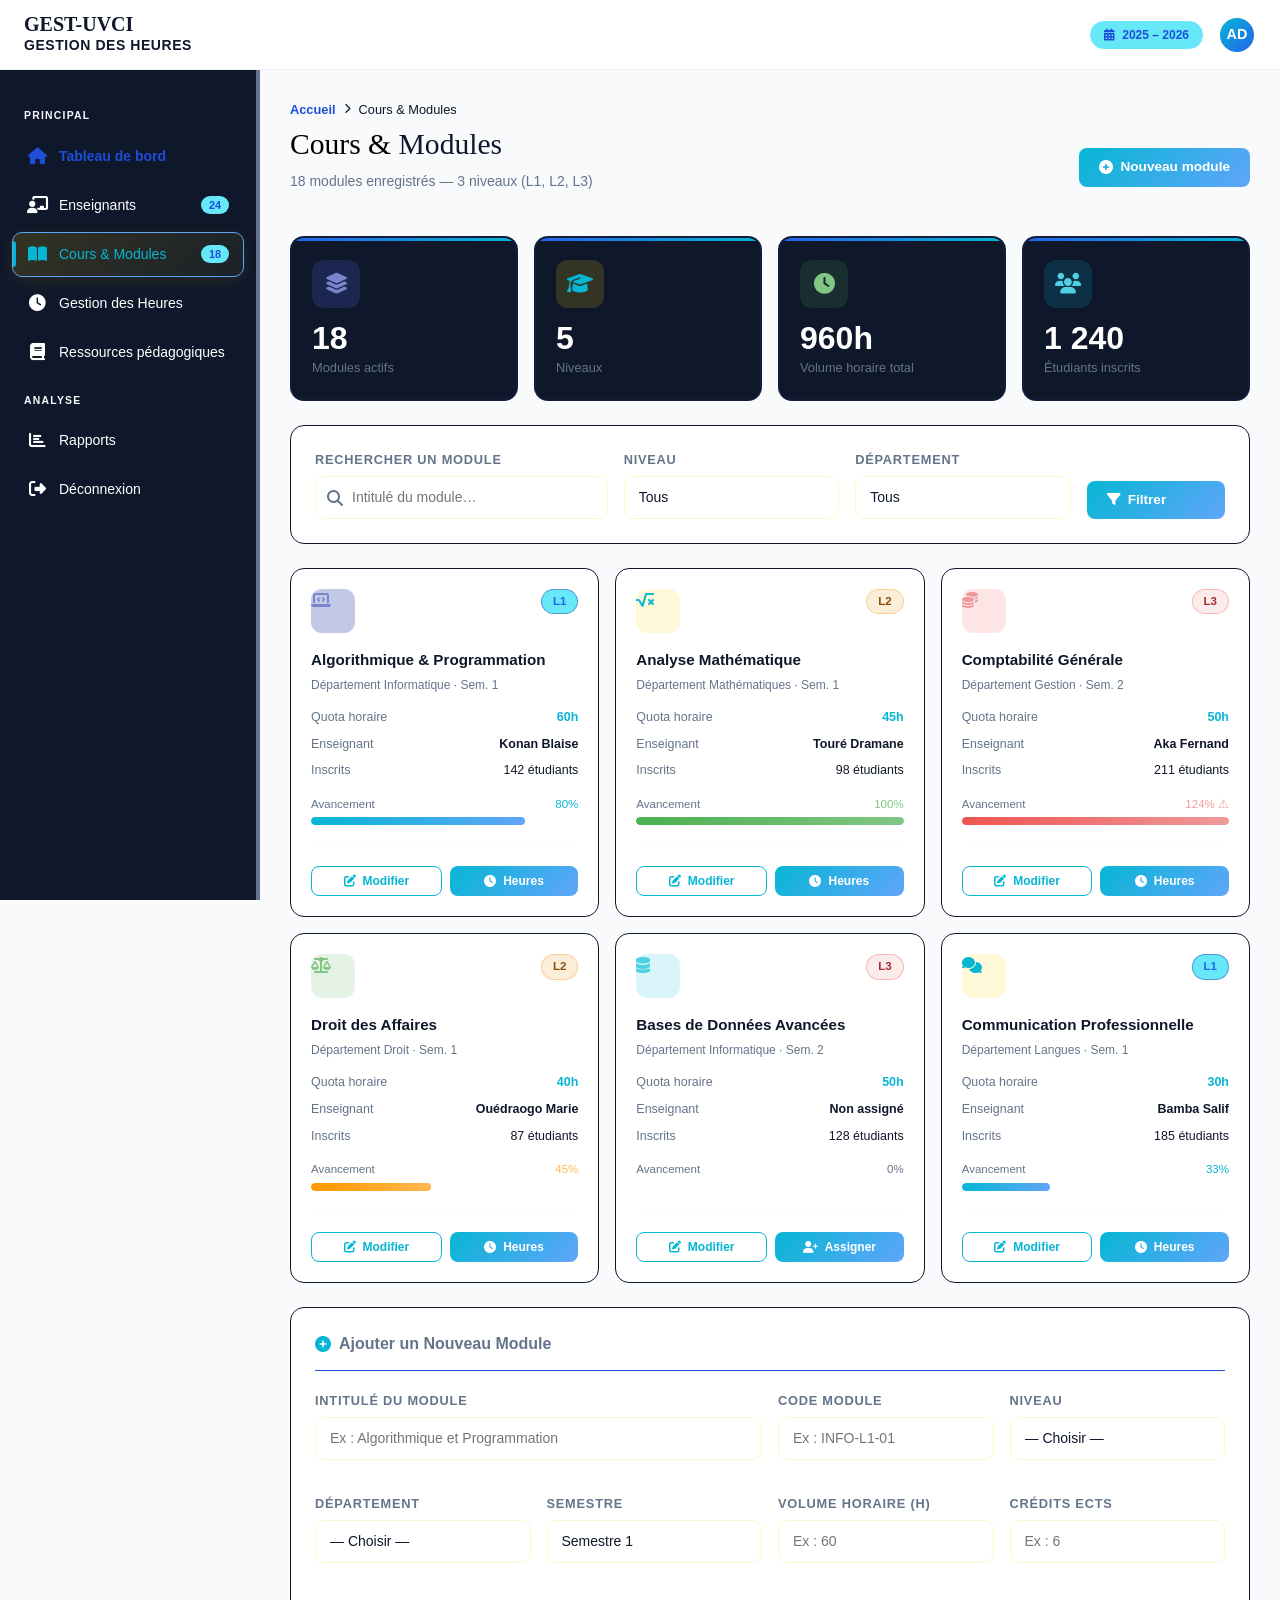
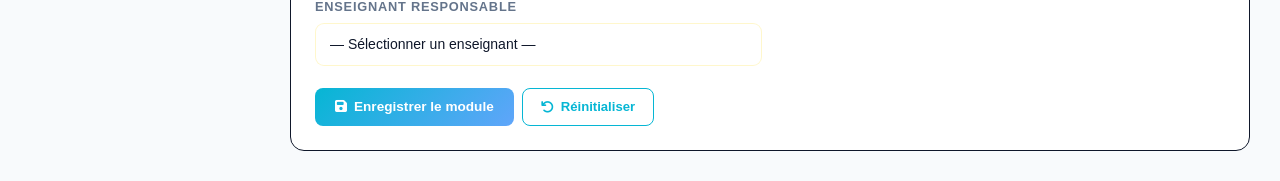
==== commit 89858cf3: "ajout de la page ressources" ====
--- a/cours.html
+++ b/cours.html
@@ -39,6 +39,7 @@
     <a href="enseignants.html" class="nav-link-side"><i class="fa fa-chalkboard-teacher"></i> Enseignants <span class="sidebar-badge">24</span></a>
     <a href="cours.html" class="nav-link-side active"><i class="fa fa-book-open"></i> Cours &amp; Modules <span class="sidebar-badge">18</span></a>
     <a href="heures.html" class="nav-link-side"><i class="fa fa-clock"></i> Gestion des Heures</a>
+    <a href="ressources.html" class="nav-link-side"><i class="fa fa-book"></i> Ressources pédagogiques</a>
     <span class="sidebar-section-label">Analyse</span>
     <a href="rapport.html" class="nav-link-side"><i class="fa fa-chart-bar"></i> Rapports</a>
     <a href="#" class="nav-link-side"><i class="fa fa-sign-out-alt"></i> Déconnexion</a>
--- a/style.css
+++ b/style.css
@@ -1,4 +1,3 @@
-
 /* Chiffres/statistiques principaux en blanc, autres éléments adaptés pour la lisibilité */
 .stat-value,
 .stat-card .stat-value,
@@ -64,23 +63,23 @@
 
 /* ---- Variables ---- */
 :root {
-  --primary: #3B6D11; /* vert principal */
-  --primary-dark: #27500A; /* vert très foncé */
-  --primary-light: #639922; /* vert moyen */
-  --accent: #97C459; /* vert clair accent */
-  --accent-light: #C0DD97; /* vert très clair */
-  --bg: #0d1a08; /* fond sombre verdâtre */
-  --bg2: #111f09; /* sidebar/topbar */
-  --card-bg: #1d3512; /* fond carte foncé */
-  --card-border: rgba(97,196,89,0.22);
-  --text: #fff; /* texte principal */
-  --text-muted: #C0DD97;
+  --primary: #2563eb; /* bleu royal*/
+  --primary-dark: #1d4ed8; /* bleu très foncé */
+  --primary-light: #60A5FA; /* bleu clair */
+  --accent: #06B6D4; /* CYANT */
+  --accent-light: #67e8f9; /* cyant clair */
+  --bg: #f8fafc; /* blanc*/
+  --bg2: #0f172a; /* bleut nuit sidebar/topbar */
+  --card-bg: #ffffff; /* fond carte foncé */
+  --card-border: rgba(39,99,235,0.08);
+  --text: #0F172A; /* Bleu nuit texte principal */
+  --text-muted: #64748B; /* Bleu clair texte secondaire */
   --blanc: #FFFFFF;
   --sidebar-w: 260px;
   --nav-h: 70px;
   --radius: 14px;
-  --shadow: 0 8px 32px rgba(59,109,17,0.18);
-  --glow: 0 0 20px rgba(97,196,89,0.25);
+  --shadow: 0 8px 32px rgba(15,23,42,0.06);
+  --glow: 0 0 20px rgba(6,182,212,0.15);
   --transition: 0.3s ease;
 }
 
@@ -91,7 +90,7 @@
 
 body {
   font-family: 'Inter', sans-serif;
-  background: var(--blanc);
+  background: var(--bg);
   color: var(--text);
   min-height: 100vh;
   overflow-x: hidden;
@@ -119,6 +118,12 @@
   text-decoration: none;
 }
 
+@media (max-width: 991px) {
+  .topbar-brand {
+    margin-left: 44px;
+  }
+}
+
 .topbar-brand img {
   width: 42px;
   height: 42px;
@@ -129,14 +134,14 @@
 
 .topbar-brand .brand-name {
   font-family: 'Playfair Display', serif;
-  font-size: 1.1rem;
-  color: var(--primary-dark);
+  font-size: 1.25rem;
+  color: var(--bg2);
   line-height: 1.1;
 }
 
 .topbar-brand .brand-sub {
-  font-size: 0.62rem;
-  color:var(--primary);
+  font-size: 0.875rem;
+  color:var(--bg2);
   letter-spacing: 0.04em;
   text-transform: uppercase;
 }
@@ -163,7 +168,7 @@
   width: 38px;
   height: 38px;
   border-radius: 50%;
-  background: linear-gradient(135deg, var(--bg), var(--primary));
+  background: linear-gradient(135deg, var(--accent), var(--primary));
   display: flex;
   align-items: center;
   justify-content: center;
@@ -181,7 +186,7 @@
   left: 0;
   width: var(--sidebar-w);
   height: calc(100vh - var(--nav-h));
-  background:var(--bg2);
+  background:var(--text);
   backdrop-filter: blur(24px);
   border-right: 4px solid var(--text-muted);
   overflow-y: auto;
@@ -199,7 +204,7 @@
   font-size: 0.65rem;
   text-transform: uppercase;
   letter-spacing: 0.12em;
-  color: var(--text);
+  color: var(--bg);
   padding: 14px 12px 6px;
   font-weight: 600;
 }
@@ -275,16 +280,16 @@
 .page-title {
   font-family: 'Playfair Display', serif;
   font-size: 1.85rem;
-  color: #fff;
+  color: black;
   line-height: 1.2;
 }
 
 .page-title span {
-  color: var(--bg);
+  color: var(--bg2);
 }
 
 .page-subtitle {
-  color: var(--primary-light);
+  color: var(--primaary-light);
   font-size: 0.875rem;
   margin-top: 4px;
 }
@@ -294,12 +299,12 @@
   align-items: center;
   gap: 8px;
   font-size: 0.8rem;
-  color: var(--primary-light);
+  color: var(--bg2);
   margin-bottom: 8px;
 }
 
 .breadcrumb-custom a {
-  color: var(--violet);
+  color: BLACK;
   text-decoration: none;
 }
 
@@ -307,9 +312,9 @@
 
 /* ========== STAT CARDS ========== */
 .stat-card {
-  background: var(--primary-light);
+  background:var(--bg2);
   backdrop-filter: blur(16px);
-  border: 2px solid var(--bg);
+  border: 2px solid var(--card-border);
   border-radius: var(--radius);
   padding: 22px 20px;
   transition: all var(--transition);
@@ -326,7 +331,7 @@
   position: absolute;
   top: 0; left: 0; right: 0;
   height: 3px;
-  background: linear-gradient(90deg, var(--blanc), var(--accent-light));
+  background: linear-gradient(90deg, var(--primary), var(--accent));
 }
 
 .stat-card:hover {
@@ -371,7 +376,7 @@
 
 /* Icon color variants */
 .icon-gold  { background: rgba(255,215,0,0.15); color: var(--accent); }
-.icon-blue  { background: rgba(57,73,171,0.3);  color: #7986cb; }
+.icon-blue  { background: rgba(57,73,171,0.3);  color: #7986cb;; }
 .icon-green { background: rgba(76,175,80,0.15); color: #81c784; }
 .icon-red   { background: rgba(239,83,80,0.15); color: #ef9a9a; }
 .icon-cyan  { background: rgba(0,188,212,0.15); color: #4dd0e1; }
@@ -511,8 +516,8 @@
 
 /* ========== BUTTONS ========== */
 .btn-gold {
-  background: linear-gradient(135deg, var(--accent), #e6c200);
-  color: var(--primary-dark);
+  background: linear-gradient(135deg, var(--accent), var(--primary-light));
+  color: var(--blanc);
   border: none;
   border-radius: 8px;
   padding: 9px 20px;
@@ -606,8 +611,10 @@
 }
 
 .form-control-custom option {
-  background: var(--bg2);
+  background: var(--bg);
   color: var(--text);
+  font-style: italic;
+  font-weight: bold;
 }
 
 /* ========== PROGRESS BAR ========== */
@@ -742,6 +749,10 @@
   border-color: rgba(76,175,80,0.35);
   color: #81c784;
 }
+
+/*ressources*/
+ 
+  
 
 /* ========== RESPONSIVE ========== */
 @media (max-width: 991px) {
@@ -870,4 +881,71 @@
 .fade-in-4 { animation: fadeInUp 0.5s 0.4s ease both; }
 .fade-in-5 { animation: fadeInUp 0.5s 0.5s ease both; }
 
-.pulse { animation: pulse-gold 2s infinite; }+.pulse { animation: pulse-gold 2s infinite; }
+
+/* ========== FOOTER ========== */
+.site-footer {
+  width: 100%;
+  background: var(--primary-dark);
+  color: var(--blanc);
+  padding: 28px 0 16px 0;
+  margin-top: 32px;
+  font-size: 1rem;
+  box-shadow: 0 -2px 12px rgba(0,0,0,0.07);
+}
+.footer-content {
+  max-width: 1100px;
+  margin: 0 auto;
+  display: flex;
+  flex-wrap: wrap;
+  align-items: center;
+  justify-content: space-between;
+  gap: 18px;
+  padding: 0 24px;
+}
+.footer-brand {
+  font-family: 'Playfair Display', serif;
+  font-size: 1.2rem;
+  font-weight: bold;
+  letter-spacing: 0.04em;
+}
+.footer-links {
+  display: flex;
+  flex-wrap: wrap;
+  gap: 18px;
+}
+.footer-links a {
+  color: var(--blanc);
+  text-decoration: none;
+  font-size: 1rem;
+  opacity: 0.85;
+  transition: opacity 0.2s;
+}
+.footer-links a:hover {
+  opacity: 1;
+  text-decoration: underline;
+}
+.footer-copy {
+  font-size: 0.92rem;
+  opacity: 0.7;
+  margin-left: auto;
+}
+@media (max-width: 700px) {
+  .footer-content {
+    flex-direction: column;
+    align-items: flex-start;
+    gap: 10px;
+    padding: 0 10px;
+  }
+  .footer-brand {
+    font-size: 1.05rem;
+  }
+  .footer-links {
+    gap: 10px;
+    font-size: 0.98rem;
+  }
+  .footer-copy {
+    margin-left: 0;
+    font-size: 0.88rem;
+  }
+}
